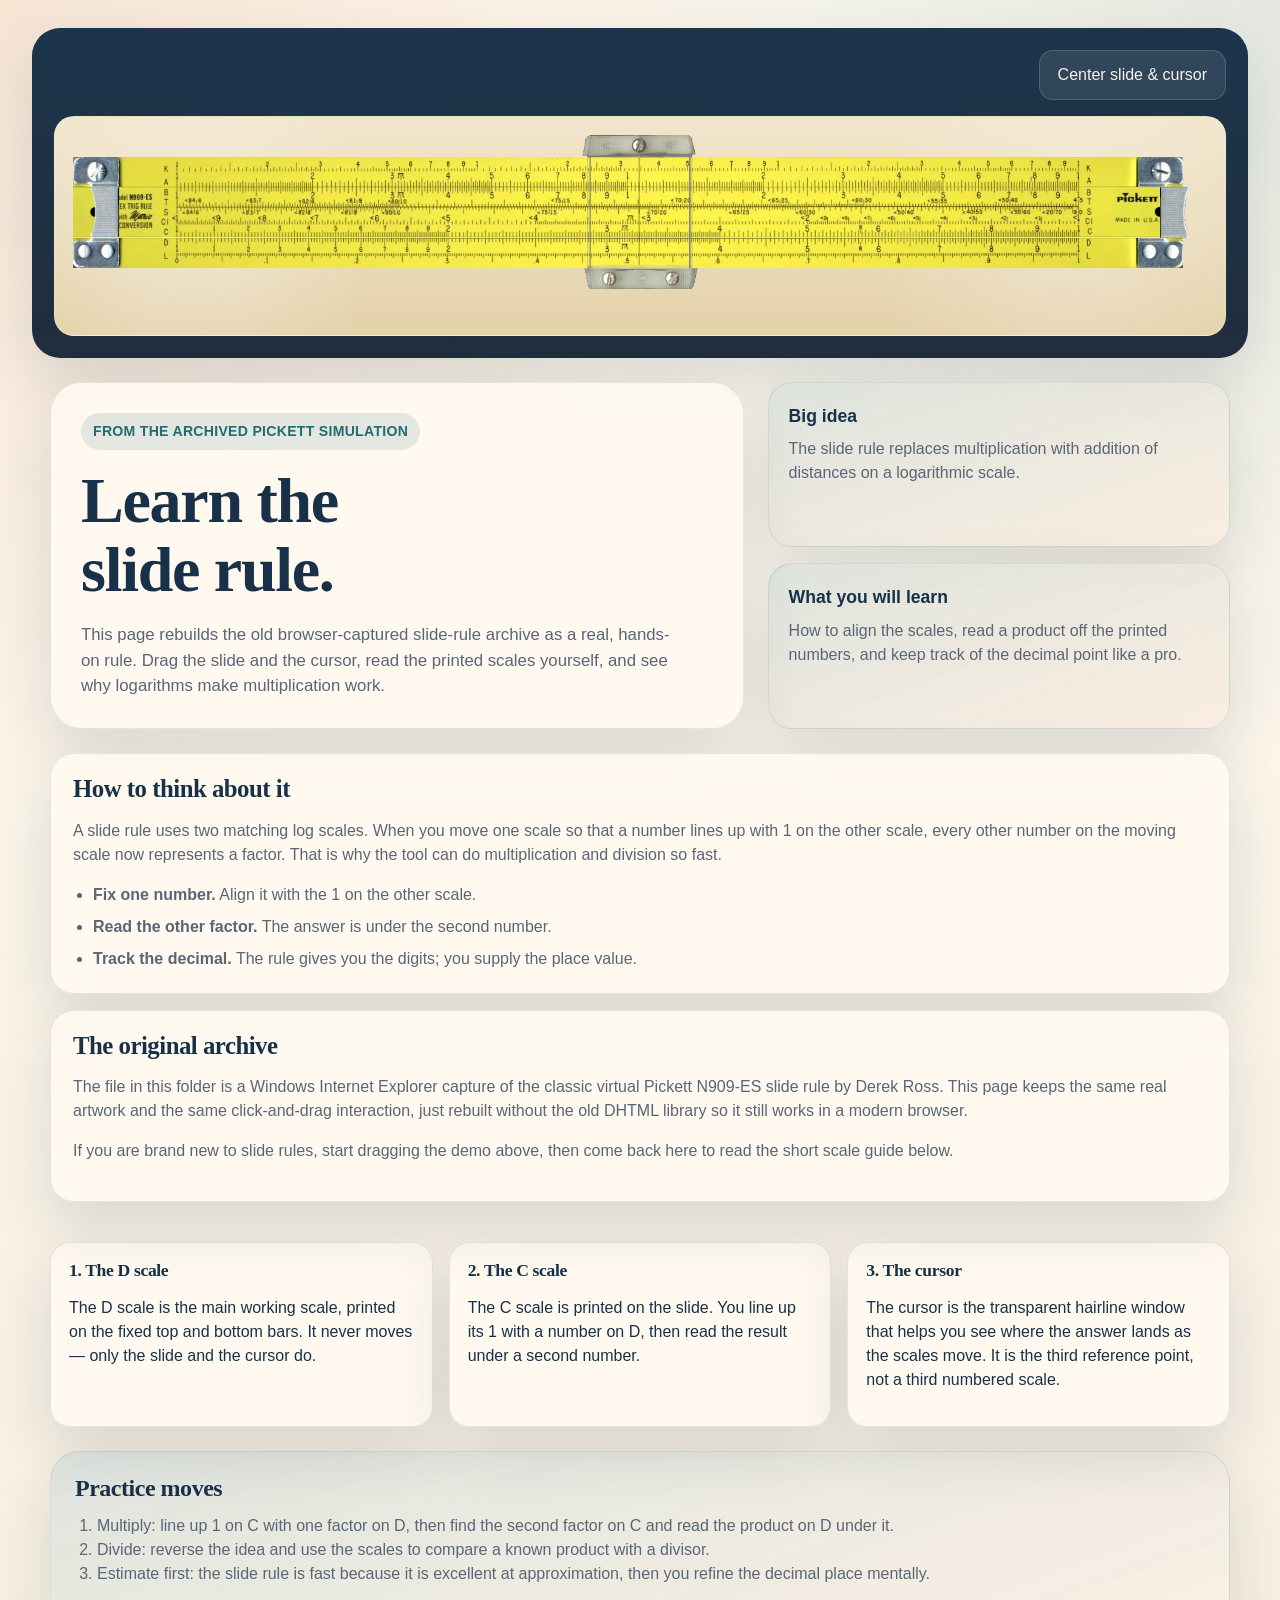
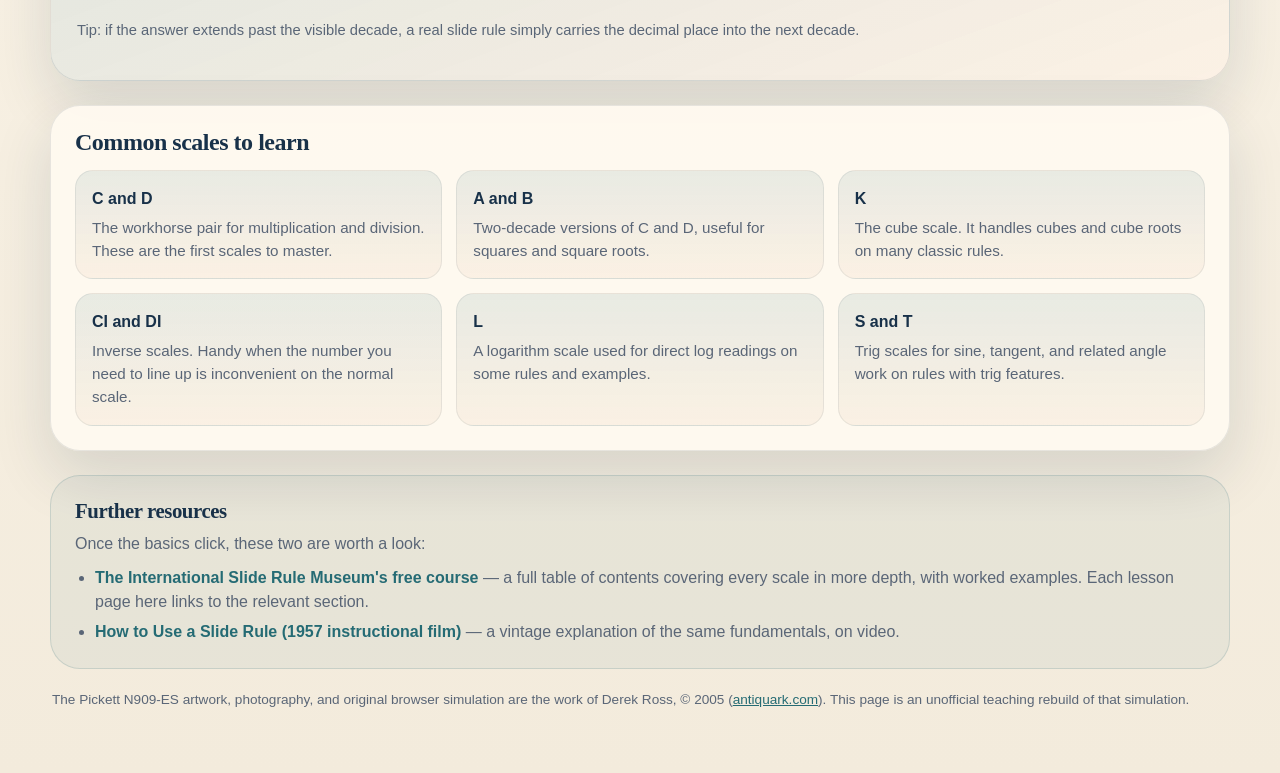
==== index.html @ f66c0399 "Initial commit: interactive slide rule teaching site Rebuilds the archived 2005 Derek Ross virtual P" ====
<!DOCTYPE html>
<html lang="en">
<head>
  <meta charset="UTF-8">
  <meta name="viewport" content="width=device-width, initial-scale=1.0">
  <title>Learn the Slide Rule</title>
  <link rel="stylesheet" href="rule.css">
  <style>
    :root {
      --paper: #f6f0e3;
      --paper-2: #efe4cf;
      --ink: #183149;
      --muted: #5a6677;
      --accent: #c46b2f;
      --accent-2: #256b74;
      --line: rgba(24, 49, 73, 0.14);
      --shadow: 0 24px 60px rgba(24, 49, 73, 0.14);
      --radius: 24px;
      color-scheme: light;
    }

    * { box-sizing: border-box; }

    html {
      scroll-behavior: smooth;
      background:
        radial-gradient(circle at top left, rgba(197, 107, 47, 0.15), transparent 30%),
        radial-gradient(circle at top right, rgba(37, 107, 116, 0.12), transparent 28%),
        linear-gradient(180deg, #fffaf0 0%, #f3ebdc 100%);
    }

    body {
      margin: 0;
      color: var(--ink);
      font-family: "Avenir Next", "Trebuchet MS", "Segoe UI", sans-serif;
      line-height: 1.5;
      min-height: 100vh;
    }

    body::before {
      content: "";
      position: fixed;
      inset: 0;
      pointer-events: none;
      background-image:
        linear-gradient(rgba(24, 49, 73, 0.03) 1px, transparent 1px),
        linear-gradient(90deg, rgba(24, 49, 73, 0.03) 1px, transparent 1px);
      background-size: 32px 32px;
      mask-image: linear-gradient(180deg, rgba(0, 0, 0, 0.3), transparent 92%);
      opacity: 0.55;
    }

    .page {
      width: min(1900px, calc(100% - 32px));
      margin: 0 auto;
      padding: 28px 0 48px;
      position: relative;
      z-index: 1;
    }

    .content-col {
      width: min(1180px, 100%);
      margin: 0 auto;
    }

    /* On the hub page the rule reads as one flowing page, not a lesson tool you
       need pinned in view, so it scrolls away like everything else. */
    .rule-section {
      position: static;
      background: none;
      backdrop-filter: none;
      box-shadow: none;
      padding: 0;
    }

    .panel-head {
      justify-content: flex-end;
    }

    .hero {
      display: grid;
      grid-template-columns: 1.2fr 0.8fr;
      gap: 24px;
      align-items: stretch;
      margin-bottom: 24px;
      animation: rise 700ms ease both;
    }

    .hero-copy,
    .card {
      background: rgba(255, 250, 241, 0.88);
      border: 1px solid rgba(24, 49, 73, 0.1);
      box-shadow: var(--shadow);
      backdrop-filter: blur(8px);
    }

    .hero-copy {
      border-radius: calc(var(--radius) + 8px);
      padding: 30px;
    }

    .eyebrow {
      display: inline-flex;
      gap: 10px;
      align-items: center;
      padding: 8px 12px;
      border-radius: 999px;
      background: rgba(37, 107, 116, 0.12);
      color: var(--accent-2);
      font-weight: 700;
      font-size: 0.88rem;
      letter-spacing: 0.02em;
      text-transform: uppercase;
    }

    h1, h2, h3 {
      font-family: "Iowan Old Style", "Palatino Linotype", "Book Antiqua", Georgia, serif;
      line-height: 1.08;
      letter-spacing: -0.02em;
      margin: 0;
    }

    h1 {
      font-size: clamp(2.4rem, 5vw, 4.8rem);
      margin-top: 16px;
      max-width: 10ch;
    }

    .lede {
      font-size: 1.05rem;
      color: var(--muted);
      max-width: 65ch;
      margin: 18px 0 0;
    }

    .hero-aside {
      display: grid;
      gap: 16px;
    }

    .stat {
      border-radius: var(--radius);
      padding: 20px;
      background:
        linear-gradient(160deg, rgba(37, 107, 116, 0.15), rgba(196, 107, 47, 0.08)),
        rgba(255, 250, 241, 0.88);
      border: 1px solid rgba(24, 49, 73, 0.1);
      box-shadow: var(--shadow);
    }

    .stat strong {
      display: block;
      font-size: 1.1rem;
      margin-bottom: 8px;
    }

    .stat p {
      margin: 0;
      color: var(--muted);
    }

    .stack {
      display: grid;
      gap: 16px;
    }

    .card {
      border-radius: var(--radius);
      padding: 22px;
    }

    .card h2 {
      font-size: 1.55rem;
      margin-bottom: 10px;
    }

    .card p,
    .card li {
      color: var(--muted);
    }

    .card ul {
      margin: 12px 0 0;
      padding-left: 20px;
    }

    .card li + li {
      margin-top: 8px;
    }

    .lesson-grid {
      display: grid;
      grid-template-columns: repeat(3, minmax(0, 1fr));
      gap: 16px;
      margin-top: 24px;
    }

    .mini {
      border-radius: 20px;
      padding: 18px;
      background: rgba(255, 250, 241, 0.9);
      border: 1px solid rgba(24, 49, 73, 0.1);
      box-shadow: var(--shadow);
    }

    .mini h3 {
      font-size: 1.1rem;
      margin-bottom: 8px;
    }

    .practice {
      margin-top: 24px;
      border-radius: calc(var(--radius) + 6px);
      padding: 24px;
      background:
        linear-gradient(160deg, rgba(37, 107, 116, 0.14), rgba(196, 107, 47, 0.06)),
        rgba(255, 250, 241, 0.92);
      border: 1px solid rgba(24, 49, 73, 0.1);
      box-shadow: var(--shadow);
    }

    .scale-map {
      margin-top: 24px;
      border-radius: calc(var(--radius) + 6px);
      padding: 24px;
      background: rgba(255, 250, 241, 0.9);
      border: 1px solid rgba(24, 49, 73, 0.1);
      box-shadow: var(--shadow);
    }

    .scale-map h2 {
      margin-bottom: 14px;
    }

    .scale-cards {
      display: grid;
      grid-template-columns: repeat(3, minmax(0, 1fr));
      gap: 14px;
    }

    .scale-card {
      border-radius: 18px;
      padding: 16px;
      background: linear-gradient(180deg, rgba(37, 107, 116, 0.1), rgba(196, 107, 47, 0.06));
      border: 1px solid rgba(24, 49, 73, 0.08);
    }

    .scale-card-link {
      display: block;
      color: inherit;
      text-decoration: none;
      transition: transform 160ms ease, box-shadow 160ms ease, border-color 160ms ease;
    }

    .scale-card-link:hover,
    .scale-card-link:focus-visible {
      transform: translateY(-2px);
      box-shadow: 0 18px 32px rgba(24, 49, 73, 0.12);
      border-color: rgba(37, 107, 116, 0.28);
      outline: none;
    }

    .scale-card strong {
      display: block;
      margin-bottom: 6px;
      font-size: 1rem;
    }

    .scale-card p {
      margin: 0;
      color: var(--muted);
      font-size: 0.95rem;
    }

    .practice ol {
      margin: 12px 0 0;
      padding-left: 22px;
      color: var(--muted);
    }

    .footer {
      padding: 18px 2px 0;
      color: var(--muted);
      font-size: 0.92rem;
    }

    .credit {
      margin-top: 20px;
      padding: 0 2px;
      color: var(--muted);
      font-size: 0.85rem;
      line-height: 1.6;
    }

    .credit a {
      color: var(--accent-2);
    }

    .resources {
      margin-top: 24px;
      border-radius: calc(var(--radius) + 6px);
      padding: 24px;
      background: rgba(37, 107, 116, 0.06);
      border: 1px solid rgba(37, 107, 116, 0.16);
    }

    .resources h2 {
      font-size: 1.3rem;
      margin-bottom: 10px;
    }

    .resources ul {
      margin: 0;
      padding-left: 20px;
      color: var(--muted);
    }

    .resources li + li {
      margin-top: 6px;
    }

    .resources a {
      color: var(--accent-2);
      font-weight: 700;
      text-decoration: none;
    }

    .resources a:hover,
    .resources a:focus-visible {
      text-decoration: underline;
    }

    .resources p {
      margin: 0 0 10px;
      color: var(--muted);
    }

    @media (max-width: 980px) {
      .hero,
      .lesson-grid {
        grid-template-columns: 1fr;
      }
    }

    @media (max-width: 640px) {
      .page {
        width: min(100% - 20px, 1180px);
        padding-top: 14px;
      }

      .hero-copy,
      .card,
      .panel,
      .practice {
        padding: 18px;
      }

      .scale-cards {
        grid-template-columns: 1fr;
      }
    }

    @media (prefers-reduced-motion: reduce) {
      html {
        scroll-behavior: auto;
      }

      *,
      *::before,
      *::after {
        animation-duration: 0.01ms !important;
        animation-iteration-count: 1 !important;
        transition-duration: 0.01ms !important;
      }
    }
  </style>
</head>
<body>
  <main class="page">
    <section class="rule-section">
      <div class="rule-section-inner">
        <section class="panel">
          <div class="panel-head">
            <button class="action" id="centerBtn" type="button">Center slide &amp; cursor</button>
          </div>

          <div class="rule" id="rule">
            <div class="rule-stage" id="ruleStage" aria-label="Slide rule front, draggable">
              <img class="rule-piece rule-top" src="extracted_assets/n909-es-stator-front-top.jpg" alt="Top section of the slide rule">
              <div class="rule-slider-wrap" id="slideWrap">
                <img class="rule-piece rule-slider" src="extracted_assets/n909-es-slider-front.jpg" alt="Movable slider section of the rule">
              </div>
              <img class="rule-piece rule-bottom" src="extracted_assets/n909-es-stator-front-bottom.jpg" alt="Bottom section of the slide rule">
              <img class="rule-piece rule-leftbit" src="extracted_assets/n909-es-end-front-left-bit.gif" alt="">
              <img class="rule-piece rule-rightbit" src="extracted_assets/n909-es-end-front-right-bit.gif" alt="">
              <img class="rule-piece" id="cursor" src="extracted_assets/n909-es-cursor.gif" alt="Cursor window">
            </div>
          </div>

        </section>
      </div>
    </section>

    <div class="content-col">
    <section class="hero">
      <div class="hero-copy">
        <div class="eyebrow">From the archived Pickett simulation</div>
        <h1>Learn the slide rule.</h1>
        <p class="lede">
          This page rebuilds the old browser-captured slide-rule archive as a real, hands-on rule.
          Drag the slide and the cursor, read the printed scales yourself, and see why logarithms make multiplication work.
        </p>
      </div>
      <div class="hero-aside">
        <div class="stat">
          <strong>Big idea</strong>
          <p>The slide rule replaces multiplication with addition of distances on a logarithmic scale.</p>
        </div>
        <div class="stat">
          <strong>What you will learn</strong>
          <p>How to align the scales, read a product off the printed numbers, and keep track of the decimal point like a pro.</p>
        </div>
      </div>
    </section>

    <section class="stack">
      <article class="card">
        <h2>How to think about it</h2>
        <p>
          A slide rule uses two matching log scales. When you move one scale so that a number lines up with 1 on the other scale,
          every other number on the moving scale now represents a factor. That is why the tool can do multiplication and division so fast.
        </p>
        <ul>
          <li><strong>Fix one number.</strong> Align it with the 1 on the other scale.</li>
          <li><strong>Read the other factor.</strong> The answer is under the second number.</li>
          <li><strong>Track the decimal.</strong> The rule gives you the digits; you supply the place value.</li>
        </ul>
      </article>

      <article class="card">
        <h2>The original archive</h2>
        <p>
          The file in this folder is a Windows Internet Explorer capture of the classic virtual Pickett N909-ES slide rule
          by Derek Ross. This page keeps the same real artwork and the same click-and-drag interaction, just rebuilt without
          the old DHTML library so it still works in a modern browser.
        </p>
        <p>
          If you are brand new to slide rules, start dragging the demo above, then come back here to read the short scale guide below.
        </p>
      </article>

      <div class="lesson-grid">
        <article class="mini">
          <h3>1. The D scale</h3>
          <p>
            The D scale is the main working scale, printed on the fixed top and bottom bars. It never moves &mdash; only the slide and the cursor do.
          </p>
        </article>
        <article class="mini">
          <h3>2. The C scale</h3>
          <p>
            The C scale is printed on the slide. You line up its 1 with a number on D, then read the result under a second number.
          </p>
        </article>
        <article class="mini">
          <h3>3. The cursor</h3>
          <p>
            The cursor is the transparent hairline window that helps you see where the answer lands as the scales move.
            It is the third reference point, not a third numbered scale.
          </p>
        </article>
      </div>
    </section>

    <section class="practice">
      <h2>Practice moves</h2>
      <ol>
        <li>Multiply: line up 1 on C with one factor on D, then find the second factor on C and read the product on D under it.</li>
        <li>Divide: reverse the idea and use the scales to compare a known product with a divisor.</li>
        <li>Estimate first: the slide rule is fast because it is excellent at approximation, then you refine the decimal place mentally.</li>
      </ol>
      <p class="footer">
        Tip: if the answer extends past the visible decade, a real slide rule simply carries the decimal place into the next decade.
      </p>
    </section>

    <section class="scale-map">
      <h2>Common scales to learn</h2>
      <div class="scale-cards">
        <a class="scale-card scale-card-link" href="cd.html">
          <strong>C and D</strong>
          <p>The workhorse pair for multiplication and division. These are the first scales to master.</p>
        </a>
        <a class="scale-card scale-card-link" href="ab.html">
          <strong>A and B</strong>
          <p>Two-decade versions of C and D, useful for squares and square roots.</p>
        </a>
        <a class="scale-card scale-card-link" href="k.html">
          <strong>K</strong>
          <p>The cube scale. It handles cubes and cube roots on many classic rules.</p>
        </a>
        <a class="scale-card scale-card-link" href="ci-di.html">
          <strong>CI and DI</strong>
          <p>Inverse scales. Handy when the number you need to line up is inconvenient on the normal scale.</p>
        </a>
        <a class="scale-card scale-card-link" href="l.html">
          <strong>L</strong>
          <p>A logarithm scale used for direct log readings on some rules and examples.</p>
        </a>
        <a class="scale-card scale-card-link" href="s-t.html">
          <strong>S and T</strong>
          <p>Trig scales for sine, tangent, and related angle work on rules with trig features.</p>
        </a>
      </div>
    </section>

    <section class="resources">
      <h2>Further resources</h2>
      <p>Once the basics click, these two are worth a look:</p>
      <ul>
        <li><a href="https://sliderulemuseum.com/SR_Course.shtml">The International Slide Rule Museum's free course</a> &mdash; a full table of contents covering every scale in more depth, with worked examples. Each lesson page here links to the relevant section.</li>
        <li><a href="https://www.youtube.com/watch?v=oYQdKbQ-sgM">How to Use a Slide Rule (1957 instructional film)</a> &mdash; a vintage explanation of the same fundamentals, on video.</li>
      </ul>
    </section>

    <p class="credit">
      The Pickett N909-ES artwork, photography, and original browser simulation are the work of Derek Ross,
      &copy; 2005 (<a href="http://www.antiquark.com/2005/02/final-damn-rule.html">antiquark.com</a>). This page is an
      unofficial teaching rebuild of that simulation.
    </p>
    </div>
  </main>

  <script src="rule.js"></script>
</body>
</html>
---- rule.css ----
/* Shared interactive-rule widget: styles used on every page. Sticks to the
   top of the viewport on scroll so it stays usable while reading a lesson. */

@keyframes rise {
  from { opacity: 0; transform: translateY(14px); }
  to { opacity: 1; transform: translateY(0); }
}

.rule-section {
  position: sticky;
  top: 0;
  z-index: 30;
  margin-bottom: 24px;
  padding: 16px 0 20px;
  background: rgba(239, 228, 207, 0.92);
  backdrop-filter: blur(10px);
  box-shadow: 0 18px 30px -18px rgba(24, 49, 73, 0.35);
  animation: rise 700ms ease both;
}

.rule-section-inner {
  max-width: 1900px;
  width: min(1900px, calc(100% - 32px));
  margin: 0 auto;
}

.panel {
  border-radius: calc(24px + 4px);
  padding: 22px;
  background:
    linear-gradient(180deg, rgba(24, 49, 73, 0.98), rgba(27, 41, 56, 0.98));
  color: #f7f2e8;
  box-shadow: 0 24px 60px rgba(24, 49, 73, 0.14);
}

.panel h2,
.panel h3,
.panel p,
.panel label,
.panel small {
  color: inherit;
}

.panel h2 {
  font-size: 1.65rem;
  margin-bottom: 6px;
}

.panel-head {
  display: flex;
  justify-content: space-between;
  align-items: flex-start;
  gap: 16px;
  flex-wrap: wrap;
  margin-bottom: 16px;
}

.panel-instructions {
  margin: 0;
  max-width: 62ch;
  color: rgba(247, 242, 232, 0.82);
}

.hub-link {
  display: inline-block;
  margin-bottom: 8px;
  color: rgba(247, 242, 232, 0.75);
  font-size: 0.88rem;
  font-weight: 700;
  text-decoration: none;
}

.hub-link:hover,
.hub-link:focus-visible {
  color: #f7f2e8;
  text-decoration: underline;
}

.action {
  border: 1px solid rgba(247, 242, 232, 0.16);
  border-radius: 14px;
  padding: 12px 18px;
  font: inherit;
  color: #f7f2e8;
  background: rgba(255, 255, 255, 0.09);
  cursor: pointer;
  white-space: nowrap;
}

.action:hover {
  filter: brightness(1.06);
}

.rule {
  position: relative;
  border-radius: 20px;
  padding: 18px 18px 24px;
  background: linear-gradient(180deg, #f1e5cc, #e4d2aa);
  border: 1px solid rgba(255, 255, 255, 0.3);
  overflow: hidden;
  touch-action: none;
  user-select: none;
}

.rule::before {
  content: "";
  position: absolute;
  inset: 0;
  background:
    radial-gradient(circle at 12% 50%, rgba(255,255,255,0.35), transparent 18%),
    radial-gradient(circle at 87% 50%, rgba(255,255,255,0.28), transparent 20%);
  pointer-events: none;
}

.rule-stage {
  position: relative;
  width: min(100%, 1868px);
  aspect-ratio: 1868 / 290;
  margin: 0 auto;
  overflow: hidden;
  cursor: grab;
}

.rule-stage.dragging {
  cursor: grabbing;
}

.rule-piece {
  position: absolute;
  display: block;
  user-select: none;
  -webkit-user-drag: none;
  pointer-events: none;
}

.rule-top {
  top: 12.4%;
  left: 0;
  width: 97.87%;
}

.rule-slider-wrap {
  position: absolute;
  top: 29.7%;
  left: 0;
  width: 97.87%;
  height: auto;
  transform: translateX(0px);
  z-index: 2;
  will-change: transform;
}

.rule-slider {
  width: 100%;
  height: auto;
}

.rule-bottom {
  top: 58.3%;
  left: 0;
  width: 97.87%;
}

.rule-leftbit {
  top: 29.3%;
  left: -0.1%;
  width: 4.18%;
  z-index: 3;
}

.rule-rightbit {
  top: 29.3%;
  right: 0;
  width: 4.12%;
  z-index: 3;
}

#cursor {
  position: absolute;
  top: 0;
  left: 50%;
  width: 10.1%;
  height: auto;
  transform: translateX(-50%);
  pointer-events: auto;
  z-index: 4;
  cursor: grab;
  background: none;
  box-shadow: none;
}

#cursor.dragging {
  cursor: grabbing;
}

.rule-hint {
  margin-top: 14px;
  font-size: 0.9rem;
  color: rgba(247, 242, 232, 0.7);
  text-align: center;
}

@media (max-width: 760px) {
  .rule-section {
    position: static;
    box-shadow: none;
  }
}

@media (prefers-reduced-motion: reduce) {
  .rule-section {
    animation-duration: 0.01ms !important;
  }
}
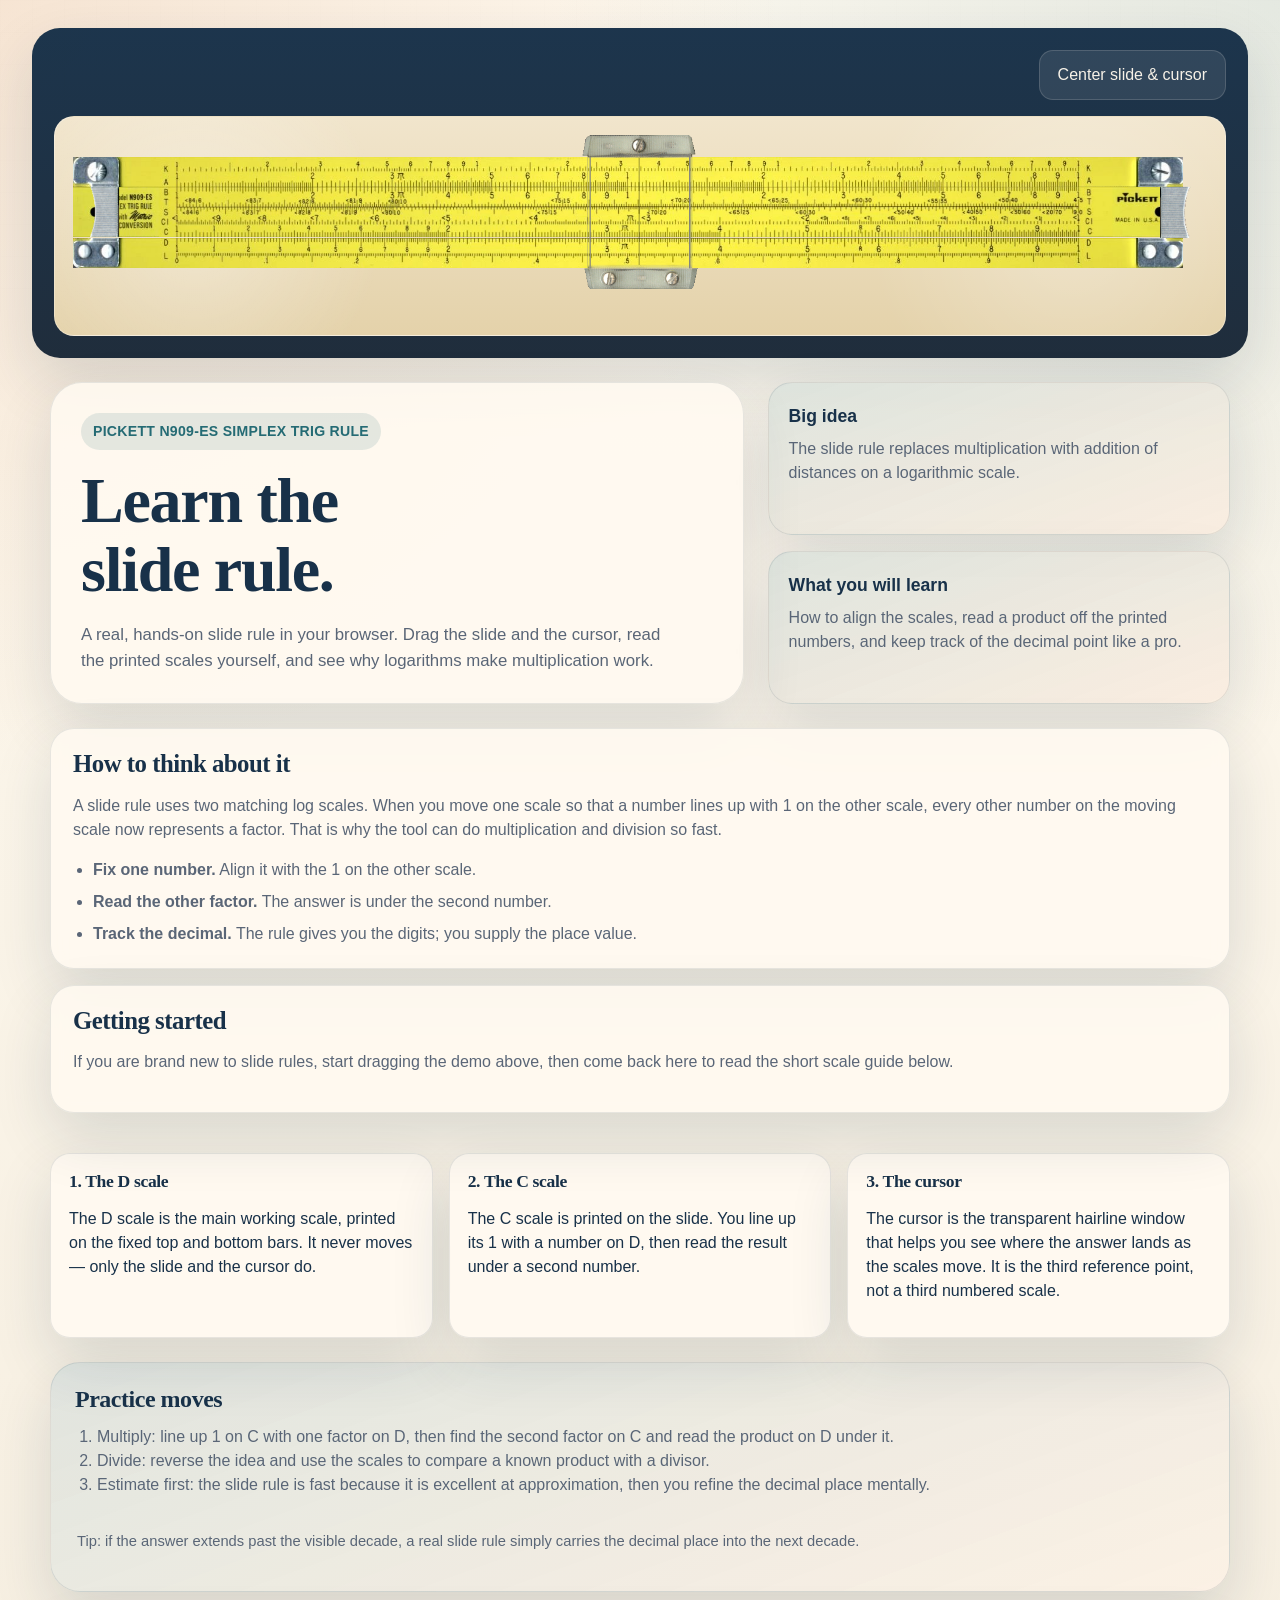
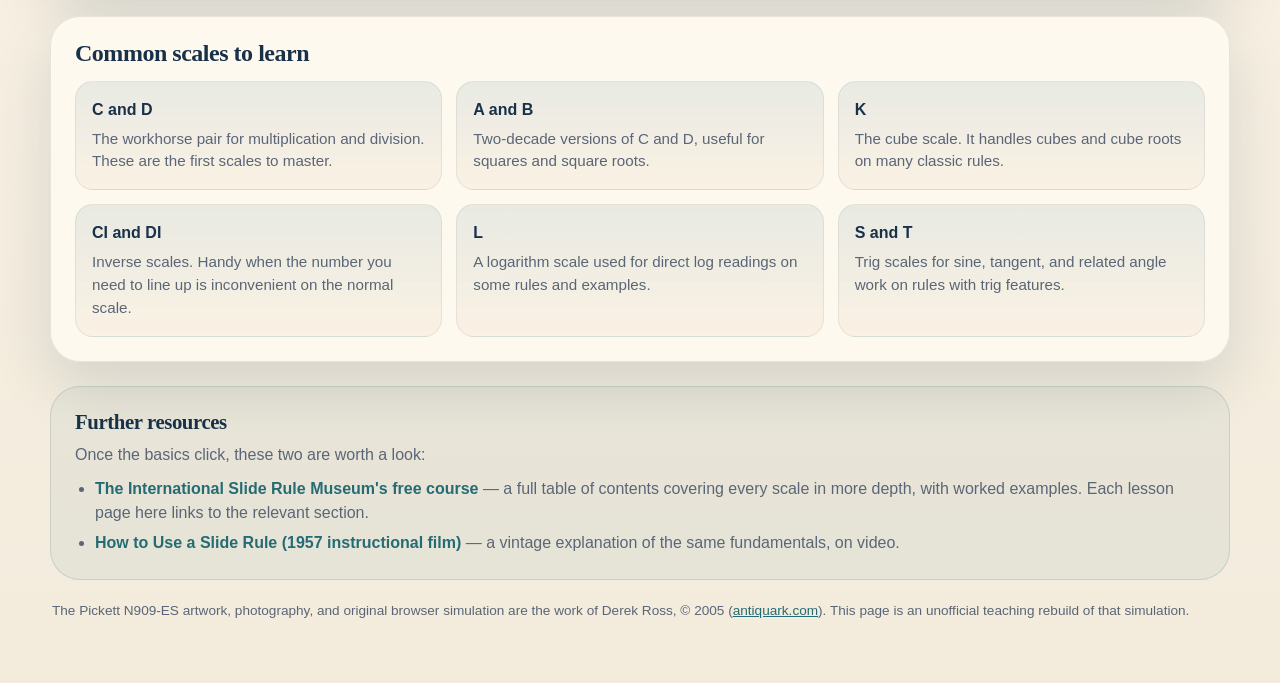
==== commit 92fc914f: "Remove developer text from the home page; fix C/D multiplication wording Co-Authored-By: Claude Opus" ====
--- a/index.html
+++ b/index.html
@@ -404,10 +404,10 @@
     <div class="content-col">
     <section class="hero">
       <div class="hero-copy">
-        <div class="eyebrow">From the archived Pickett simulation</div>
+        <div class="eyebrow">Pickett N909-ES simplex trig rule</div>
         <h1>Learn the slide rule.</h1>
         <p class="lede">
-          This page rebuilds the old browser-captured slide-rule archive as a real, hands-on rule.
+          A real, hands-on slide rule in your browser.
           Drag the slide and the cursor, read the printed scales yourself, and see why logarithms make multiplication work.
         </p>
       </div>
@@ -438,12 +438,7 @@
       </article>
 
       <article class="card">
-        <h2>The original archive</h2>
-        <p>
-          The file in this folder is a Windows Internet Explorer capture of the classic virtual Pickett N909-ES slide rule
-          by Derek Ross. This page keeps the same real artwork and the same click-and-drag interaction, just rebuilt without
-          the old DHTML library so it still works in a modern browser.
-        </p>
+        <h2>Getting started</h2>
         <p>
           If you are brand new to slide rules, start dragging the demo above, then come back here to read the short scale guide below.
         </p>
